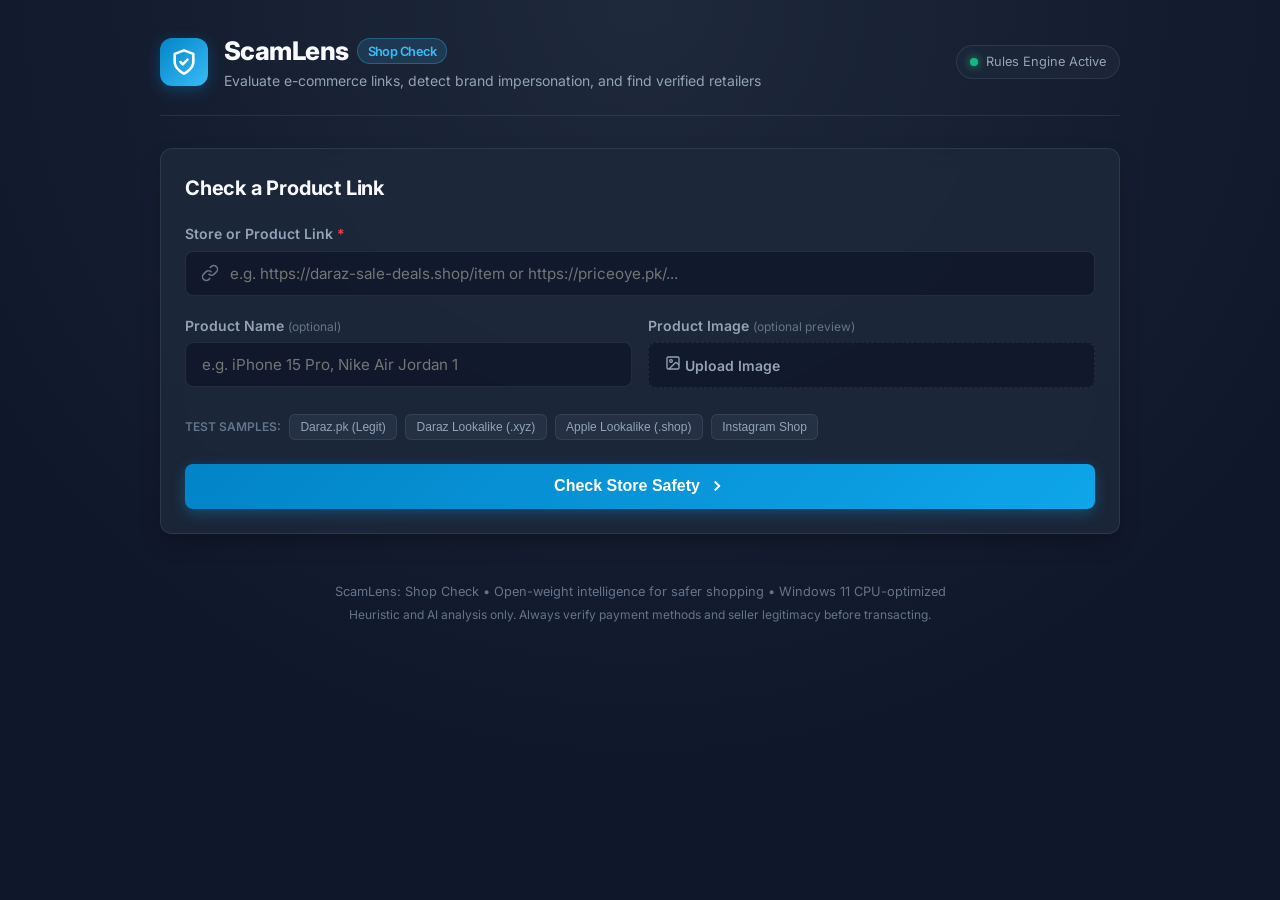
==== static/index.html @ acc01161 "Milestone 6: Implement FastAPI endpoints and responsive HTML/JS UI with live gauge and progressive l" ====
<!DOCTYPE html>
<html lang="en">
<head>
  <meta charset="UTF-8">
  <meta name="viewport" content="width=device-width, initial-scale=1.0">
  <title>ScamLens: Shop Check | E-Commerce Risk Evaluator</title>
  <link rel="stylesheet" href="/static/style.css">
  <link rel="preconnect" href="https://fonts.googleapis.com">
  <link rel="preconnect" href="https://fonts.gstatic.com" crossorigin>
  <link href="https://fonts.googleapis.com/css2?family=Inter:wght@400;500;600;700;800&family=JetBrains+Mono:wght@400;600&display=swap" rel="stylesheet">
</head>
<body>
  <div class="app-container">
    <!-- Header -->
    <header class="app-header">
      <div class="brand">
        <div class="brand-icon">
          <svg width="28" height="28" viewBox="0 0 24 24" fill="none" stroke="currentColor" stroke-width="2.2" stroke-linecap="round" stroke-linejoin="round">
            <path d="M12 22s8-4 8-10V5l-8-3-8 3v7c0 6 8 10 8 10z"/>
            <path d="m9 12 2 2 4-4"/>
          </svg>
        </div>
        <div>
          <h1 class="brand-title">ScamLens <span class="badge-sub">Shop Check</span></h1>
          <p class="brand-tagline">Evaluate e-commerce links, detect brand impersonation, and find verified retailers</p>
        </div>
      </div>
      <div class="header-status" id="headerStatus">
        <span class="status-dot"></span>
        <span class="status-text">Rules Engine Active</span>
      </div>
    </header>

    <!-- Main Content Area -->
    <main class="main-grid">
      <!-- Input Card -->
      <section class="card input-card">
        <h2 class="card-title">Check a Product Link</h2>
        <form id="checkForm" class="check-form">
          <div class="form-group">
            <label for="urlInput">Store or Product Link <span class="required">*</span></label>
            <div class="input-with-icon">
              <svg class="input-icon" width="18" height="18" viewBox="0 0 24 24" fill="none" stroke="currentColor" stroke-width="2">
                <path d="M10 13a5 5 0 0 0 7.54.54l3-3a5 5 0 0 0-7.07-7.07l-1.72 1.71"/>
                <path d="M14 11a5 5 0 0 0-7.54-.54l-3 3a5 5 0 0 0 7.07 7.07l1.71-1.71"/>
              </svg>
              <input 
                type="text" 
                id="urlInput" 
                name="url" 
                placeholder="e.g. https://daraz-sale-deals.shop/item or https://priceoye.pk/..." 
                required 
                autocomplete="off"
              />
            </div>
          </div>

          <div class="form-row">
            <div class="form-group flex-1">
              <label for="productNameInput">Product Name <span class="optional">(optional)</span></label>
              <input 
                type="text" 
                id="productNameInput" 
                name="product_name" 
                placeholder="e.g. iPhone 15 Pro, Nike Air Jordan 1" 
                autocomplete="off"
              />
            </div>

            <div class="form-group flex-1">
              <label for="imageInput">Product Image <span class="optional">(optional preview)</span></label>
              <div class="file-upload-wrapper">
                <input type="file" id="imageInput" accept="image/*" class="file-input" />
                <label for="imageInput" class="file-label" id="fileLabel">
                  <svg width="16" height="16" viewBox="0 0 24 24" fill="none" stroke="currentColor" stroke-width="2">
                    <rect width="18" height="18" x="3" y="3" rx="2" ry="2"/>
                    <circle cx="9" cy="9" r="2"/>
                    <path d="m21 15-3.086-3.086a2 2 0 0 0-2.828 0L6 21"/>
                  </svg>
                  <span>Upload Image</span>
                </label>
              </div>
            </div>
          </div>

          <!-- Image Preview Area -->
          <div id="imagePreviewContainer" class="image-preview-container hidden">
            <div class="preview-box">
              <img id="imagePreviewImg" src="" alt="Product preview" />
              <button type="button" id="removeImageBtn" class="btn-remove-img" title="Remove image">&times;</button>
            </div>
            <div class="preview-meta">
              <span id="imageFileName" class="preview-name"></span>
              <span class="preview-tag">Image Preview Only</span>
            </div>
          </div>

          <!-- Sample Links for quick testing -->
          <div class="quick-samples">
            <span class="samples-label">Test samples:</span>
            <button type="button" class="btn-sample" data-url="https://www.daraz.pk/products/sony-wh-1000xm5.html" data-name="Sony WH-1000XM5">Daraz.pk (Legit)</button>
            <button type="button" class="btn-sample" data-url="https://daraz-super-deals.xyz/sale" data-name="Daraz Fake Sale">Daraz Lookalike (.xyz)</button>
            <button type="button" class="btn-sample" data-url="https://apple-official-store.shop/iphone" data-name="iPhone 15 Pro">Apple Lookalike (.shop)</button>
            <button type="button" class="btn-sample" data-url="https://instagram.com/p/clothing_shop_pk" data-name="Designer Kurti">Instagram Shop</button>
          </div>

          <div class="form-actions">
            <button type="submit" id="submitBtn" class="btn-primary">
              <span class="btn-text">Check Store Safety</span>
              <svg class="btn-icon" width="18" height="18" viewBox="0 0 24 24" fill="none" stroke="currentColor" stroke-width="2.5">
                <polyline points="9 18 15 12 9 6"/>
              </svg>
            </button>
          </div>
        </form>
      </section>

      <!-- Results Area -->
      <section id="resultsSection" class="results-section hidden">
        <!-- Main Risk Card -->
        <div class="card risk-card">
          <div class="risk-card-header">
            <div>
              <span class="eyebrow">Risk Evaluation</span>
              <h2 class="risk-domain-title" id="displayDomain">example.com</h2>
            </div>
            <button id="copySummaryBtn" class="btn-secondary btn-sm" title="Copy markdown summary">
              <svg width="15" height="15" viewBox="0 0 24 24" fill="none" stroke="currentColor" stroke-width="2">
                <rect width="14" height="14" x="8" y="8" rx="2" ry="2"/>
                <path d="M4 16c-1.1 0-2-.9-2-2V4c0-1.1.9-2 2-2h10c1.1 0 2 .9 2 2"/>
              </svg>
              <span>Copy Summary</span>
            </button>
          </div>

          <!-- Risk Score Gauge & Status -->
          <div class="risk-display-grid">
            <div class="gauge-col">
              <div class="gauge-container">
                <svg class="gauge-svg" viewBox="0 0 160 160">
                  <circle class="gauge-bg" cx="80" cy="80" r="68"></circle>
                  <circle class="gauge-bar" id="gaugeBar" cx="80" cy="80" r="68" stroke-dasharray="427" stroke-dashoffset="427"></circle>
                </svg>
                <div class="gauge-content">
                  <div class="score-number" id="scoreNumber">--</div>
                  <div class="score-caption">RISK SCORE</div>
                </div>
              </div>
            </div>

            <div class="risk-summary-col">
              <div class="risk-badge-wrapper">
                <span class="risk-badge" id="riskBadge">Evaluating...</span>
                <span class="risk-range-hint">(Scale: 0-33 Low, 34-66 Medium, 67-100 High)</span>
              </div>
              <p class="disclaimer-text" id="disclaimerLine">
                Warning signs, not proof. Never share OTPs or card details.
              </p>
              <div class="ai-summary-box" id="aiSummaryBox">
                <div class="ai-header">
                  <span class="ai-sparkle">✦</span>
                  <span class="ai-label">AI Storefront Assessment</span>
                  <span class="ai-badge" id="aiStatusBadge">Analyzing...</span>
                </div>
                <p class="ai-summary-text" id="aiSummaryText">
                  Inspecting storefront content and checking seller claims...
                </p>
                <div id="aiBullets" class="ai-bullets"></div>
              </div>
            </div>
          </div>
        </div>

        <!-- Audit Box: What we could and couldn't check -->
        <div class="card audit-card">
          <h3 class="card-subtitle">What We Could & Couldn't Check</h3>
          <div class="audit-grid" id="auditGrid">
            <!-- Dynamically generated audit cards -->
          </div>
        </div>

        <!-- Signal List with Evidence -->
        <div class="card signals-card">
          <div class="signals-header">
            <h3 class="card-subtitle">Evidence & Detected Signals</h3>
            <span class="signal-count" id="signalCount">0 signals</span>
          </div>
          <div class="signals-list" id="signalsList">
            <!-- Dynamically injected signals -->
          </div>
        </div>

        <!-- Price & Trusted Retailers Comparison -->
        <div class="card compare-card">
          <div class="compare-header">
            <div>
              <h3 class="card-subtitle">Compare on Trusted Retailers</h3>
              <p class="compare-sub" id="compareDisclaimer">Places to compare - not a guarantee of authenticity or stock</p>
            </div>
            <div class="query-badge">
              <span>Query: </span>
              <strong id="displayQuery">...</strong>
            </div>
          </div>

          <div class="compare-grid" id="compareGrid">
            <!-- Dynamically generated compare buttons -->
          </div>
        </div>
      </section>
    </main>

    <!-- Footer -->
    <footer class="app-footer">
      <p>ScamLens: Shop Check &bull; Open-weight intelligence for safer shopping &bull; Windows 11 CPU-optimized</p>
      <p class="footer-disclaimer">Heuristic and AI analysis only. Always verify payment methods and seller legitimacy before transacting.</p>
    </footer>
  </div>

  <div id="toast" class="toast hidden"></div>
  <script src="/static/app.js"></script>
</body>
</html>
---- static/style.css ----
:root {
  --bg-primary: #0f172a;
  --bg-secondary: #1e293b;
  --bg-tertiary: #334155;
  --card-bg: rgba(30, 41, 59, 0.85);
  --card-border: rgba(148, 163, 184, 0.15);
  --text-primary: #f8fafc;
  --text-secondary: #94a3b8;
  --text-muted: #64748b;
  --accent: #38bdf8;
  --accent-hover: #0ea5e9;
  --accent-glow: rgba(56, 189, 248, 0.2);
  --risk-low: #10b981;
  --risk-low-bg: rgba(16, 185, 129, 0.12);
  --risk-med: #f59e0b;
  --risk-med-bg: rgba(245, 158, 11, 0.12);
  --risk-high: #ef4444;
  --risk-high-bg: rgba(239, 68, 68, 0.14);
  --font-sans: 'Inter', -apple-system, BlinkMacSystemFont, 'Segoe UI', Roboto, sans-serif;
  --font-mono: 'JetBrains Mono', monospace;
  --radius: 12px;
  --transition: all 0.2s cubic-bezier(0.4, 0, 0.2, 1);
}

* {
  box-sizing: border-box;
  margin: 0;
  padding: 0;
}

body {
  font-family: var(--font-sans);
  background: radial-gradient(circle at 50% 0%, #1e293b 0%, #0f172a 70%);
  color: var(--text-primary);
  min-height: 100vh;
  line-height: 1.5;
  -webkit-font-smoothing: antialiased;
}

.app-container {
  max-width: 1000px;
  margin: 0 auto;
  padding: 2rem 1.25rem 4rem;
}

/* Header */
.app-header {
  display: flex;
  justify-content: space-between;
  align-items: center;
  margin-bottom: 2rem;
  padding-bottom: 1.5rem;
  border-bottom: 1px solid var(--card-border);
}

.brand {
  display: flex;
  align-items: center;
  gap: 1rem;
}

.brand-icon {
  width: 48px;
  height: 48px;
  border-radius: 12px;
  background: linear-gradient(135deg, #0284c7, #38bdf8);
  display: flex;
  align-items: center;
  justify-content: center;
  color: white;
  box-shadow: 0 4px 14px rgba(2, 132, 199, 0.35);
}

.brand-title {
  font-size: 1.6rem;
  font-weight: 800;
  letter-spacing: -0.02em;
  display: flex;
  align-items: center;
  gap: 0.5rem;
}

.badge-sub {
  font-size: 0.8rem;
  font-weight: 600;
  background: rgba(56, 189, 248, 0.15);
  color: var(--accent);
  padding: 0.15rem 0.6rem;
  border-radius: 20px;
  border: 1px solid rgba(56, 189, 248, 0.3);
}

.brand-tagline {
  font-size: 0.875rem;
  color: var(--text-secondary);
}

.header-status {
  display: flex;
  align-items: center;
  gap: 0.5rem;
  font-size: 0.8rem;
  background: rgba(30, 41, 59, 0.7);
  padding: 0.4rem 0.8rem;
  border-radius: 20px;
  border: 1px solid var(--card-border);
  color: var(--text-secondary);
}

.status-dot {
  width: 8px;
  height: 8px;
  border-radius: 50%;
  background: #10b981;
  box-shadow: 0 0 8px #10b981;
}

/* Cards */
.card {
  background: var(--card-bg);
  backdrop-filter: blur(12px);
  border: 1px solid var(--card-border);
  border-radius: var(--radius);
  padding: 1.5rem;
  margin-bottom: 1.5rem;
  box-shadow: 0 10px 25px -5px rgba(0, 0, 0, 0.3);
}

.card-title {
  font-size: 1.25rem;
  font-weight: 700;
  margin-bottom: 1.25rem;
  letter-spacing: -0.01em;
}

.card-subtitle {
  font-size: 1.05rem;
  font-weight: 700;
  color: var(--text-primary);
}

/* Forms */
.form-group {
  margin-bottom: 1.2rem;
}

.form-group label {
  display: block;
  font-size: 0.875rem;
  font-weight: 600;
  color: var(--text-secondary);
  margin-bottom: 0.4rem;
}

.required {
  color: var(--risk-high);
}

.optional {
  font-size: 0.75rem;
  font-weight: 400;
  color: var(--text-muted);
}

.input-with-icon {
  position: relative;
  display: flex;
  align-items: center;
}

.input-icon {
  position: absolute;
  left: 1rem;
  color: var(--text-muted);
  pointer-events: none;
}

input[type="text"] {
  width: 100%;
  background: rgba(15, 23, 42, 0.8);
  border: 1px solid var(--card-border);
  border-radius: 8px;
  padding: 0.75rem 1rem 0.75rem 2.75rem;
  font-family: inherit;
  font-size: 0.95rem;
  color: var(--text-primary);
  transition: var(--transition);
}

.form-row input[type="text"] {
  padding-left: 1rem;
}

input[type="text"]:focus {
  outline: none;
  border-color: var(--accent);
  box-shadow: 0 0 0 3px var(--accent-glow);
}

.form-row {
  display: flex;
  gap: 1rem;
}

.flex-1 {
  flex: 1;
}

/* File Upload */
.file-upload-wrapper {
  position: relative;
}

.file-input {
  display: none;
}

.file-label {
  display: flex;
  align-items: center;
  justify-content: center;
  gap: 0.5rem;
  background: rgba(15, 23, 42, 0.8);
  border: 1px dashed var(--card-border);
  border-radius: 8px;
  padding: 0.72rem 1rem;
  font-size: 0.9rem;
  color: var(--text-secondary);
  cursor: pointer;
  transition: var(--transition);
}

.file-label:hover {
  border-color: var(--accent);
  color: var(--text-primary);
}

.image-preview-container {
  display: flex;
  align-items: center;
  gap: 1rem;
  padding: 0.75rem;
  background: rgba(15, 23, 42, 0.6);
  border-radius: 8px;
  margin-bottom: 1.2rem;
  border: 1px solid var(--card-border);
}

.preview-box {
  position: relative;
  width: 60px;
  height: 60px;
  border-radius: 6px;
  overflow: hidden;
  background: #000;
}

.preview-box img {
  width: 100%;
  height: 100%;
  object-fit: cover;
}

.btn-remove-img {
  position: absolute;
  top: 2px;
  right: 2px;
  background: rgba(0, 0, 0, 0.7);
  color: white;
  border: none;
  width: 18px;
  height: 18px;
  border-radius: 50%;
  cursor: pointer;
  font-size: 12px;
  line-height: 1;
}

.preview-meta {
  display: flex;
  flex-direction: column;
  gap: 0.2rem;
}

.preview-name {
  font-size: 0.85rem;
  font-weight: 500;
  max-width: 250px;
  white-space: nowrap;
  overflow: hidden;
  text-overflow: ellipsis;
}

.preview-tag {
  font-size: 0.75rem;
  color: var(--text-muted);
}

/* Quick samples */
.quick-samples {
  display: flex;
  flex-wrap: wrap;
  align-items: center;
  gap: 0.5rem;
  margin-bottom: 1.5rem;
}

.samples-label {
  font-size: 0.75rem;
  color: var(--text-muted);
  text-transform: uppercase;
  font-weight: 600;
}

.btn-sample {
  background: rgba(51, 65, 85, 0.4);
  border: 1px solid var(--card-border);
  color: var(--text-secondary);
  padding: 0.3rem 0.65rem;
  font-size: 0.75rem;
  border-radius: 6px;
  cursor: pointer;
  transition: var(--transition);
}

.btn-sample:hover {
  background: rgba(56, 189, 248, 0.15);
  color: var(--accent);
  border-color: rgba(56, 189, 248, 0.3);
}

/* Buttons */
.btn-primary {
  display: inline-flex;
  align-items: center;
  justify-content: center;
  gap: 0.5rem;
  background: linear-gradient(135deg, #0284c7, #0ea5e9);
  color: white;
  border: none;
  border-radius: 8px;
  padding: 0.85rem 1.75rem;
  font-size: 1rem;
  font-weight: 600;
  cursor: pointer;
  transition: var(--transition);
  box-shadow: 0 4px 14px rgba(14, 165, 233, 0.3);
  width: 100%;
}

.btn-primary:hover {
  background: linear-gradient(135deg, #0369a1, #0284c7);
  box-shadow: 0 6px 18px rgba(14, 165, 233, 0.45);
  transform: translateY(-1px);
}

.btn-primary:active {
  transform: translateY(0);
}

.btn-secondary {
  display: inline-flex;
  align-items: center;
  gap: 0.4rem;
  background: var(--bg-tertiary);
  color: var(--text-primary);
  border: 1px solid var(--card-border);
  padding: 0.45rem 0.9rem;
  border-radius: 6px;
  font-size: 0.85rem;
  font-weight: 500;
  cursor: pointer;
  transition: var(--transition);
}

.btn-secondary:hover {
  background: rgba(148, 163, 184, 0.2);
}

.btn-sm {
  font-size: 0.8rem;
  padding: 0.35rem 0.75rem;
}

/* Risk Results Card */
.risk-card {
  border-left: 4px solid var(--accent);
  transition: border-color 0.3s ease;
}

.risk-card-header {
  display: flex;
  justify-content: space-between;
  align-items: flex-start;
  margin-bottom: 1.5rem;
}

.eyebrow {
  font-size: 0.75rem;
  text-transform: uppercase;
  letter-spacing: 0.05em;
  color: var(--text-muted);
  font-weight: 700;
}

.risk-domain-title {
  font-size: 1.4rem;
  font-weight: 800;
  font-family: var(--font-mono);
  color: var(--text-primary);
}

.risk-display-grid {
  display: grid;
  grid-template-columns: 180px 1fr;
  gap: 2rem;
  align-items: center;
}

/* Circular Gauge */
.gauge-col {
  display: flex;
  justify-content: center;
}

.gauge-container {
  position: relative;
  width: 160px;
  height: 160px;
}

.gauge-svg {
  width: 100%;
  height: 100%;
  transform: rotate(-90deg);
}

.gauge-bg {
  fill: none;
  stroke: rgba(51, 65, 85, 0.5);
  stroke-width: 12;
}

.gauge-bar {
  fill: none;
  stroke: var(--accent);
  stroke-width: 12;
  stroke-linecap: round;
  transition: stroke-dashoffset 0.8s ease-in-out, stroke 0.4s ease;
}

.gauge-content {
  position: absolute;
  top: 0;
  left: 0;
  width: 100%;
  height: 100%;
  display: flex;
  flex-direction: column;
  align-items: center;
  justify-content: center;
}

.score-number {
  font-size: 2.8rem;
  font-weight: 800;
  line-height: 1;
  font-family: var(--font-mono);
}

.score-caption {
  font-size: 0.65rem;
  letter-spacing: 0.1em;
  font-weight: 700;
  color: var(--text-muted);
  margin-top: 0.2rem;
}

/* Risk Summary Column */
.risk-badge-wrapper {
  display: flex;
  align-items: center;
  gap: 0.75rem;
  margin-bottom: 0.6rem;
  flex-wrap: wrap;
}

.risk-badge {
  font-size: 1rem;
  font-weight: 800;
  padding: 0.35rem 1rem;
  border-radius: 20px;
  text-transform: uppercase;
  letter-spacing: 0.04em;
}

.risk-badge.low {
  background: var(--risk-low-bg);
  color: var(--risk-low);
  border: 1px solid rgba(16, 185, 129, 0.3);
}

.risk-badge.medium {
  background: var(--risk-med-bg);
  color: var(--risk-med);
  border: 1px solid rgba(245, 158, 11, 0.3);
}

.risk-badge.high {
  background: var(--risk-high-bg);
  color: var(--risk-high);
  border: 1px solid rgba(239, 68, 68, 0.3);
}

.risk-range-hint {
  font-size: 0.75rem;
  color: var(--text-muted);
}

.disclaimer-text {
  font-size: 0.85rem;
  font-weight: 600;
  color: #fbbf24;
  background: rgba(251, 191, 36, 0.1);
  border-left: 3px solid #fbbf24;
  padding: 0.4rem 0.75rem;
  border-radius: 4px;
  margin-bottom: 1rem;
}

/* AI Summary Box */
.ai-summary-box {
  background: rgba(15, 23, 42, 0.7);
  border: 1px solid rgba(148, 163, 184, 0.2);
  border-radius: 8px;
  padding: 0.9rem;
}

.ai-header {
  display: flex;
  align-items: center;
  gap: 0.4rem;
  margin-bottom: 0.4rem;
}

.ai-sparkle {
  color: var(--accent);
  font-size: 0.9rem;
}

.ai-label {
  font-size: 0.8rem;
  font-weight: 700;
  color: var(--text-primary);
  text-transform: uppercase;
  letter-spacing: 0.03em;
}

.ai-badge {
  font-size: 0.65rem;
  padding: 0.1rem 0.4rem;
  border-radius: 10px;
  background: rgba(56, 189, 248, 0.2);
  color: var(--accent);
  margin-left: auto;
}

.ai-summary-text {
  font-size: 0.875rem;
  color: var(--text-secondary);
  line-height: 1.45;
}

.ai-bullets {
  margin-top: 0.5rem;
  padding-left: 1.2rem;
  font-size: 0.8rem;
  color: #cbd5e1;
}

.ai-bullets li {
  margin-bottom: 0.2rem;
}

/* Audit Grid */
.audit-grid {
  display: grid;
  grid-template-columns: repeat(auto-fit, minmax(200px, 1fr));
  gap: 0.75rem;
  margin-top: 1rem;
}

.audit-item {
  background: rgba(15, 23, 42, 0.6);
  border: 1px solid var(--card-border);
  border-radius: 8px;
  padding: 0.75rem;
  display: flex;
  flex-direction: column;
  gap: 0.3rem;
}

.audit-item-header {
  display: flex;
  align-items: center;
  gap: 0.4rem;
}

.audit-icon {
  width: 16px;
  height: 16px;
  border-radius: 50%;
  display: inline-flex;
  align-items: center;
  justify-content: center;
  font-size: 10px;
  font-weight: bold;
}

.audit-icon.success {
  background: var(--risk-low-bg);
  color: var(--risk-low);
  border: 1px solid var(--risk-low);
}

.audit-icon.fail {
  background: var(--risk-high-bg);
  color: var(--risk-high);
  border: 1px solid var(--risk-high);
}

.audit-icon.info {
  background: rgba(148, 163, 184, 0.2);
  color: var(--text-secondary);
}

.audit-name {
  font-size: 0.8rem;
  font-weight: 600;
  color: var(--text-primary);
}

.audit-desc {
  font-size: 0.75rem;
  color: var(--text-secondary);
  line-height: 1.3;
}

/* Signals List */
.signals-header {
  display: flex;
  justify-content: space-between;
  align-items: center;
  margin-bottom: 1rem;
}

.signal-count {
  font-size: 0.75rem;
  font-weight: 600;
  color: var(--text-muted);
}

.signals-list {
  display: flex;
  flex-direction: column;
  gap: 0.75rem;
}

.signal-item {
  background: rgba(15, 23, 42, 0.7);
  border: 1px solid var(--card-border);
  border-radius: 8px;
  padding: 0.85rem;
  display: flex;
  gap: 0.85rem;
  align-items: flex-start;
  transition: var(--transition);
}

.signal-item:hover {
  border-color: rgba(148, 163, 184, 0.3);
}

.signal-item.severity-high {
  border-left: 4px solid var(--risk-high);
}

.signal-item.severity-medium {
  border-left: 4px solid var(--risk-med);
}

.signal-item.severity-low {
  border-left: 4px solid var(--accent);
}

.signal-item.severity-positive {
  border-left: 4px solid var(--risk-low);
}

.signal-item.severity-info {
  border-left: 4px solid var(--text-muted);
}

.signal-content {
  flex: 1;
}

.signal-title-row {
  display: flex;
  align-items: center;
  gap: 0.5rem;
  margin-bottom: 0.25rem;
}

.signal-title {
  font-size: 0.9rem;
  font-weight: 700;
  color: var(--text-primary);
}

.signal-badge {
  font-size: 0.65rem;
  font-weight: 700;
  padding: 0.1rem 0.4rem;
  border-radius: 4px;
  text-transform: uppercase;
}

.signal-badge.high { background: var(--risk-high-bg); color: var(--risk-high); }
.signal-badge.medium { background: var(--risk-med-bg); color: var(--risk-med); }
.signal-badge.low { background: rgba(56, 189, 248, 0.15); color: var(--accent); }
.signal-badge.positive { background: var(--risk-low-bg); color: var(--risk-low); }
.signal-badge.info { background: rgba(148, 163, 184, 0.2); color: var(--text-secondary); }

.signal-evidence {
  font-size: 0.825rem;
  color: var(--text-secondary);
  line-height: 1.4;
}

.signal-points {
  font-family: var(--font-mono);
  font-size: 0.8rem;
  font-weight: 700;
  white-space: nowrap;
}

.signal-points.risk { color: var(--risk-high); }
.signal-points.trust { color: var(--risk-low); }

/* Comparison Retailers */
.compare-header {
  display: flex;
  justify-content: space-between;
  align-items: flex-start;
  margin-bottom: 1rem;
  flex-wrap: wrap;
  gap: 0.5rem;
}

.compare-sub {
  font-size: 0.8rem;
  color: #fbbf24;
}

.query-badge {
  font-size: 0.8rem;
  background: rgba(15, 23, 42, 0.8);
  padding: 0.3rem 0.6rem;
  border-radius: 6px;
  border: 1px solid var(--card-border);
  color: var(--text-secondary);
}

.query-badge strong {
  color: var(--text-primary);
}

.compare-grid {
  display: grid;
  grid-template-columns: repeat(auto-fit, minmax(210px, 1fr));
  gap: 0.75rem;
}

.compare-btn {
  display: flex;
  align-items: center;
  justify-content: space-between;
  background: rgba(15, 23, 42, 0.8);
  border: 1px solid var(--card-border);
  border-radius: 8px;
  padding: 0.75rem 1rem;
  text-decoration: none;
  color: var(--text-primary);
  transition: var(--transition);
}

.compare-btn:hover {
  background: rgba(56, 189, 248, 0.12);
  border-color: var(--accent);
  transform: translateY(-1px);
}

.compare-btn.official-brand {
  border-color: rgba(16, 185, 129, 0.4);
  background: rgba(16, 185, 129, 0.08);
}

.compare-retailer-name {
  font-size: 0.9rem;
  font-weight: 600;
  display: flex;
  flex-direction: column;
}

.compare-retailer-dom {
  font-size: 0.7rem;
  color: var(--text-muted);
  font-family: var(--font-mono);
}

.compare-icon {
  color: var(--text-muted);
}

/* Toast */
.toast {
  position: fixed;
  bottom: 2rem;
  right: 2rem;
  background: #1e293b;
  border: 1px solid var(--accent);
  color: white;
  padding: 0.75rem 1.25rem;
  border-radius: 8px;
  box-shadow: 0 10px 25px rgba(0,0,0,0.5);
  font-size: 0.85rem;
  z-index: 1000;
  transition: opacity 0.3s ease;
}

/* Footer */
.app-footer {
  text-align: center;
  margin-top: 3rem;
  font-size: 0.8rem;
  color: var(--text-muted);
}

.footer-disclaimer {
  margin-top: 0.3rem;
  font-size: 0.75rem;
}

.hidden {
  display: none !important;
}

/* Mobile Responsive */
@media (max-width: 768px) {
  .risk-display-grid {
    grid-template-columns: 1fr;
    text-align: center;
  }
  .gauge-col {
    margin-bottom: 1rem;
  }
  .risk-badge-wrapper {
    justify-content: center;
  }
  .form-row {
    flex-direction: column;
  }
  .app-header {
    flex-direction: column;
    align-items: flex-start;
    gap: 1rem;
  }
}
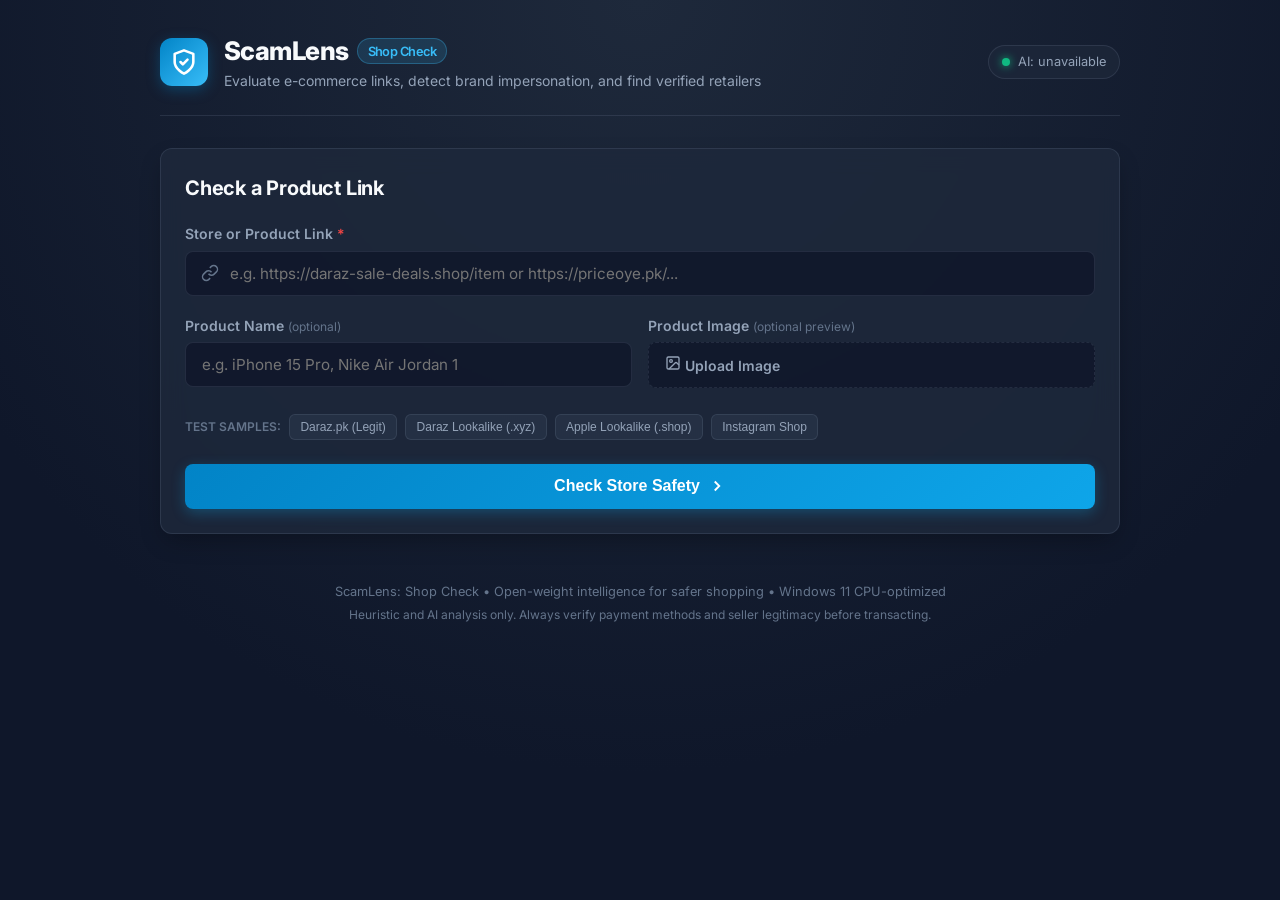
==== commit fe1bcbf5: "Finalize ScamLens: frontend fix, /api/status endpoint, Graphify analysis, and documentation" ====
--- a/static/index.html
+++ b/static/index.html
@@ -27,7 +27,7 @@
       </div>
       <div class="header-status" id="headerStatus">
         <span class="status-dot"></span>
-        <span class="status-text">Rules Engine Active</span>
+        <span class="status-text" id="aiBadge">AI: checking...</span>
       </div>
     </header>
 
@@ -104,6 +104,8 @@
             <button type="button" class="btn-sample" data-url="https://instagram.com/p/clothing_shop_pk" data-name="Designer Kurti">Instagram Shop</button>
           </div>
 
+          <div id="errorMessage" class="error-message hidden"></div>
+
           <div class="form-actions">
             <button type="submit" id="submitBtn" class="btn-primary">
               <span class="btn-text">Check Store Safety</span>
@@ -221,3 +223,4 @@
   <script src="/static/app.js"></script>
 </body>
 </html>
+
--- a/static/style.css
+++ b/static/style.css
@@ -856,6 +856,16 @@
   display: none !important;
 }
 
+.error-message {
+  color: #ef4444;
+  background: rgba(239, 68, 68, 0.1);
+  border: 1px solid rgba(239, 68, 68, 0.3);
+  border-radius: 8px;
+  padding: 0.75rem 1rem;
+  margin-top: 0.75rem;
+  font-size: 0.875rem;
+}
+
 /* Mobile Responsive */
 @media (max-width: 768px) {
   .risk-display-grid {
@@ -877,3 +887,4 @@
     gap: 1rem;
   }
 }
+
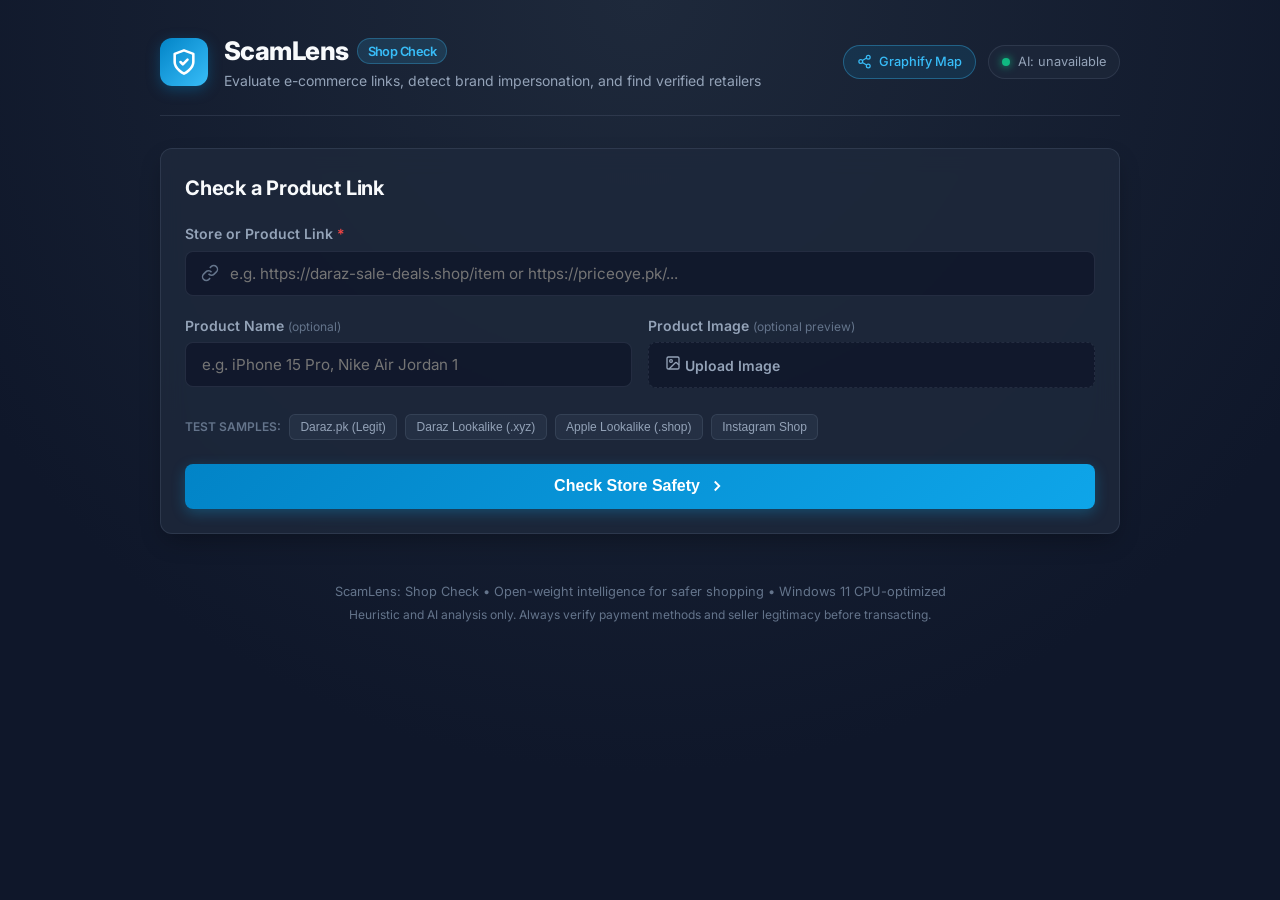
==== commit f7f51ac3: "Add Graphify Map navigation button to UI and /graph route" ====
--- a/static/index.html
+++ b/static/index.html
@@ -25,9 +25,21 @@
           <p class="brand-tagline">Evaluate e-commerce links, detect brand impersonation, and find verified retailers</p>
         </div>
       </div>
-      <div class="header-status" id="headerStatus">
-        <span class="status-dot"></span>
-        <span class="status-text" id="aiBadge">AI: checking...</span>
+      <div class="header-right-group">
+        <a href="/graph" target="_blank" class="btn-graphify" title="View Graphify Code Architecture Map">
+          <svg width="15" height="15" viewBox="0 0 24 24" fill="none" stroke="currentColor" stroke-width="2">
+            <circle cx="18" cy="5" r="3"/>
+            <circle cx="6" cy="12" r="3"/>
+            <circle cx="18" cy="19" r="3"/>
+            <line x1="8.59" y1="13.51" x2="15.42" y2="17.49"/>
+            <line x1="15.41" y1="6.51" x2="8.59" y2="10.49"/>
+          </svg>
+          <span>Graphify Map</span>
+        </a>
+        <div class="header-status" id="headerStatus">
+          <span class="status-dot"></span>
+          <span class="status-text" id="aiBadge">AI: checking...</span>
+        </div>
       </div>
     </header>
 
--- a/static/style.css
+++ b/static/style.css
@@ -95,6 +95,33 @@
   color: var(--text-secondary);
 }
 
+.header-right-group {
+  display: flex;
+  align-items: center;
+  gap: 0.75rem;
+}
+
+.btn-graphify {
+  display: flex;
+  align-items: center;
+  gap: 0.4rem;
+  font-size: 0.8rem;
+  font-weight: 500;
+  background: rgba(14, 165, 233, 0.12);
+  color: var(--accent);
+  padding: 0.4rem 0.85rem;
+  border-radius: 20px;
+  border: 1px solid rgba(56, 189, 248, 0.35);
+  text-decoration: none;
+  transition: all 0.2s ease;
+}
+
+.btn-graphify:hover {
+  background: rgba(14, 165, 233, 0.25);
+  border-color: var(--accent);
+  transform: translateY(-1px);
+}
+
 .header-status {
   display: flex;
   align-items: center;
